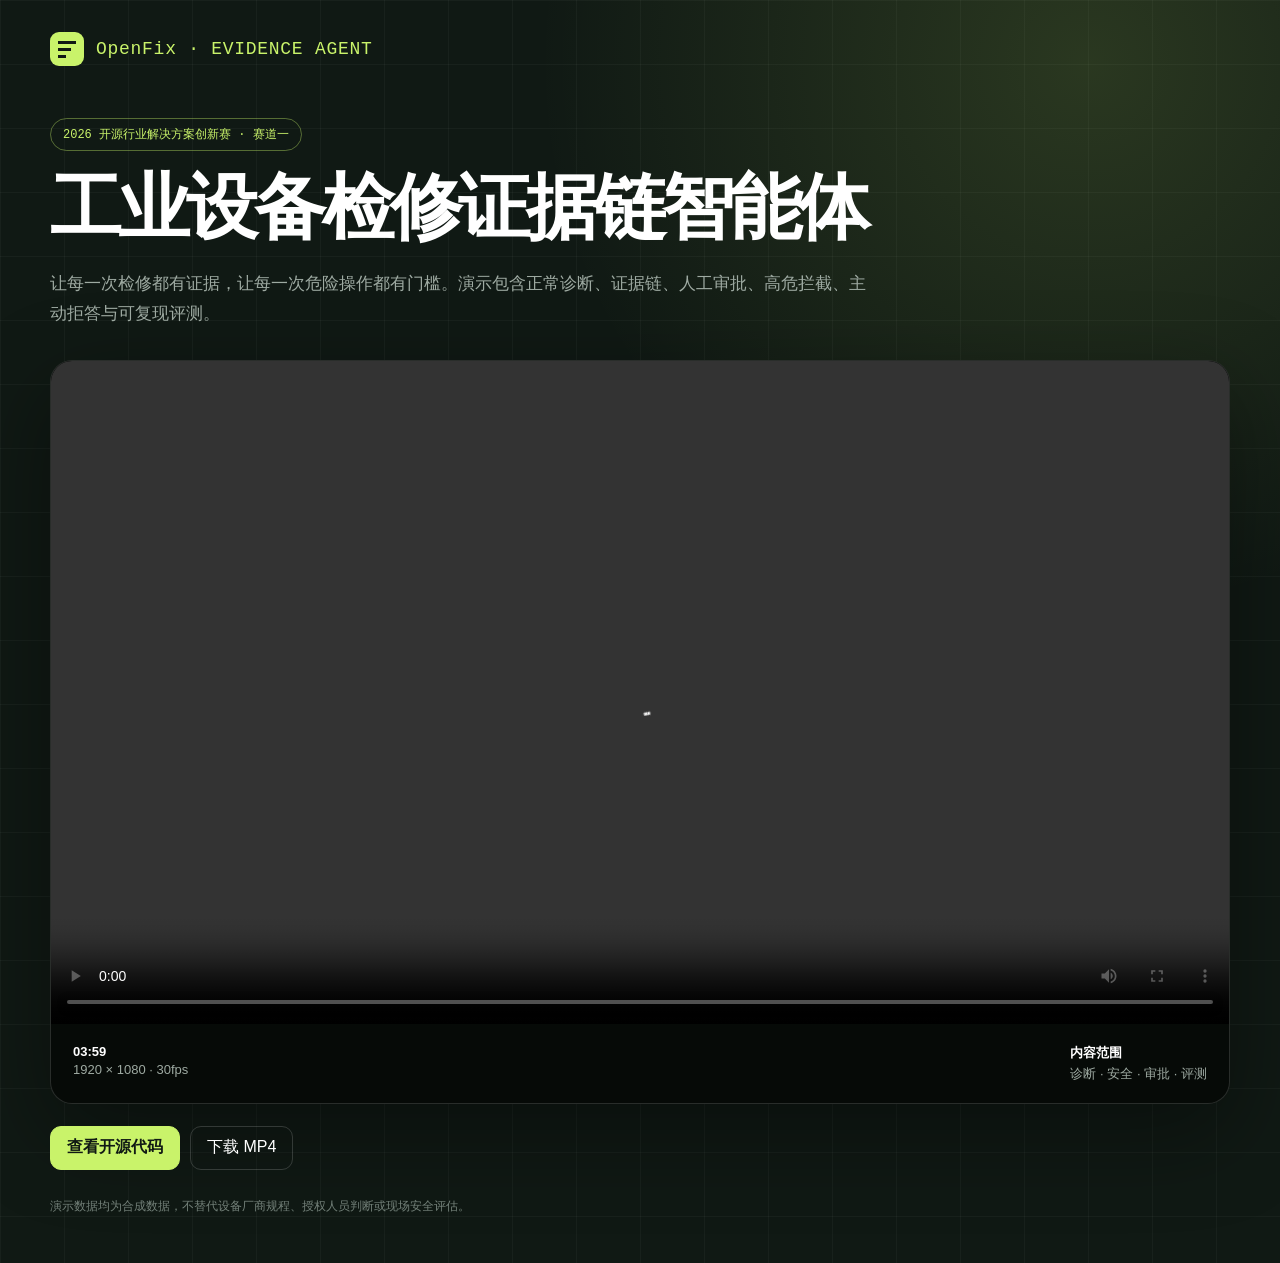
==== docs/video.html @ 5a7590b6 "Add detailed safety guidance and public demo video page" ====
<!doctype html>
<html lang="zh-CN">
  <head>
    <meta charset="utf-8">
    <meta name="viewport" content="width=device-width, initial-scale=1">
    <meta name="description" content="OpenFix 工业设备检修证据链智能体参赛演示视频">
    <title>OpenFix · 赛道一演示视频</title>
    <style>
      :root {
        color-scheme: dark;
        --ink: #101914;
        --lime: #c9f36a;
        --muted: #9eaaa2;
      }

      * {
        box-sizing: border-box;
      }

      body {
        min-height: 100vh;
        margin: 0;
        padding: 32px 20px 48px;
        background:
          radial-gradient(circle at 85% 5%, rgba(201, 243, 106, 0.14), transparent 34%),
          linear-gradient(rgba(255, 255, 255, 0.035) 1px, transparent 1px),
          linear-gradient(90deg, rgba(255, 255, 255, 0.035) 1px, transparent 1px),
          var(--ink);
        background-size: auto, 64px 64px, 64px 64px, auto;
        color: #fff;
        font-family: "Microsoft YaHei", "PingFang SC", "Segoe UI", sans-serif;
      }

      main {
        width: min(1180px, 100%);
        margin: 0 auto;
      }

      .brand {
        display: flex;
        align-items: center;
        gap: 12px;
        color: var(--lime);
        font: 18px Consolas, monospace;
        letter-spacing: 0.04em;
      }

      .mark {
        width: 34px;
        height: 34px;
        border-radius: 9px;
        background:
          linear-gradient(var(--ink), var(--ink)) 8px 9px / 18px 3px no-repeat,
          linear-gradient(var(--ink), var(--ink)) 8px 16px / 13px 3px no-repeat,
          linear-gradient(var(--ink), var(--ink)) 8px 23px / 8px 3px no-repeat,
          var(--lime);
      }

      .eyebrow {
        display: inline-block;
        margin: 52px 0 18px;
        padding: 7px 12px;
        border: 1px solid rgba(201, 243, 106, 0.38);
        border-radius: 999px;
        color: var(--lime);
        font: 12px Consolas, monospace;
      }

      h1 {
        max-width: 940px;
        margin: 0;
        font-size: clamp(36px, 6vw, 72px);
        line-height: 1.08;
        letter-spacing: -0.055em;
      }

      .lead {
        max-width: 820px;
        margin: 22px 0 32px;
        color: var(--muted);
        font-size: 17px;
        line-height: 1.75;
      }

      .player {
        overflow: hidden;
        border: 1px solid rgba(255, 255, 255, 0.14);
        border-radius: 22px;
        background: #060a07;
        box-shadow: 0 30px 90px rgba(0, 0, 0, 0.38);
      }

      video {
        display: block;
        width: 100%;
        aspect-ratio: 16 / 9;
        background: #000;
      }

      .meta {
        display: flex;
        flex-wrap: wrap;
        justify-content: space-between;
        gap: 16px;
        padding: 20px 22px;
        color: var(--muted);
        font-size: 13px;
      }

      .meta strong {
        display: block;
        margin-bottom: 3px;
        color: #fff;
      }

      .actions {
        display: flex;
        flex-wrap: wrap;
        gap: 10px;
        margin-top: 22px;
      }

      .button {
        min-height: 44px;
        display: inline-flex;
        align-items: center;
        border: 1px solid rgba(255, 255, 255, 0.16);
        border-radius: 11px;
        padding: 10px 16px;
        color: #fff;
        text-decoration: none;
      }

      .button--primary {
        border-color: var(--lime);
        background: var(--lime);
        color: var(--ink);
        font-weight: 700;
      }

      footer {
        margin-top: 28px;
        color: #738079;
        font-size: 12px;
      }

      @media (max-width: 620px) {
        body {
          padding: 20px 12px 36px;
        }

        .eyebrow {
          margin-top: 36px;
        }

        .player {
          border-radius: 14px;
        }
      }
    </style>
  </head>
  <body>
    <main>
      <div class="brand"><span class="mark" aria-hidden="true"></span> OpenFix · EVIDENCE AGENT</div>
      <span class="eyebrow">2026 开源行业解决方案创新赛 · 赛道一</span>
      <h1>工业设备检修证据链智能体</h1>
      <p class="lead">让每一次检修都有证据，让每一次危险操作都有门槛。演示包含正常诊断、证据链、人工审批、高危拦截、主动拒答与可复现评测。</p>
      <section class="player" aria-label="OpenFix 演示视频">
        <video controls preload="metadata" playsinline>
          <source src="https://github.com/Kong-0626/openfix/releases/download/v0.1.0/OpenFix-.mp4" type="video/mp4">
          您的浏览器不支持视频播放。
        </video>
        <div class="meta">
          <span><strong>03:59</strong>1920 × 1080 · 30fps</span>
          <span><strong>内容范围</strong>诊断 · 安全 · 审批 · 评测</span>
        </div>
      </section>
      <div class="actions">
        <a class="button button--primary" href="https://github.com/Kong-0626/openfix">查看开源代码</a>
        <a class="button" href="https://github.com/Kong-0626/openfix/releases/download/v0.1.0/OpenFix-.mp4">下载 MP4</a>
      </div>
      <footer>演示数据均为合成数据，不替代设备厂商规程、授权人员判断或现场安全评估。</footer>
    </main>
  </body>
</html>
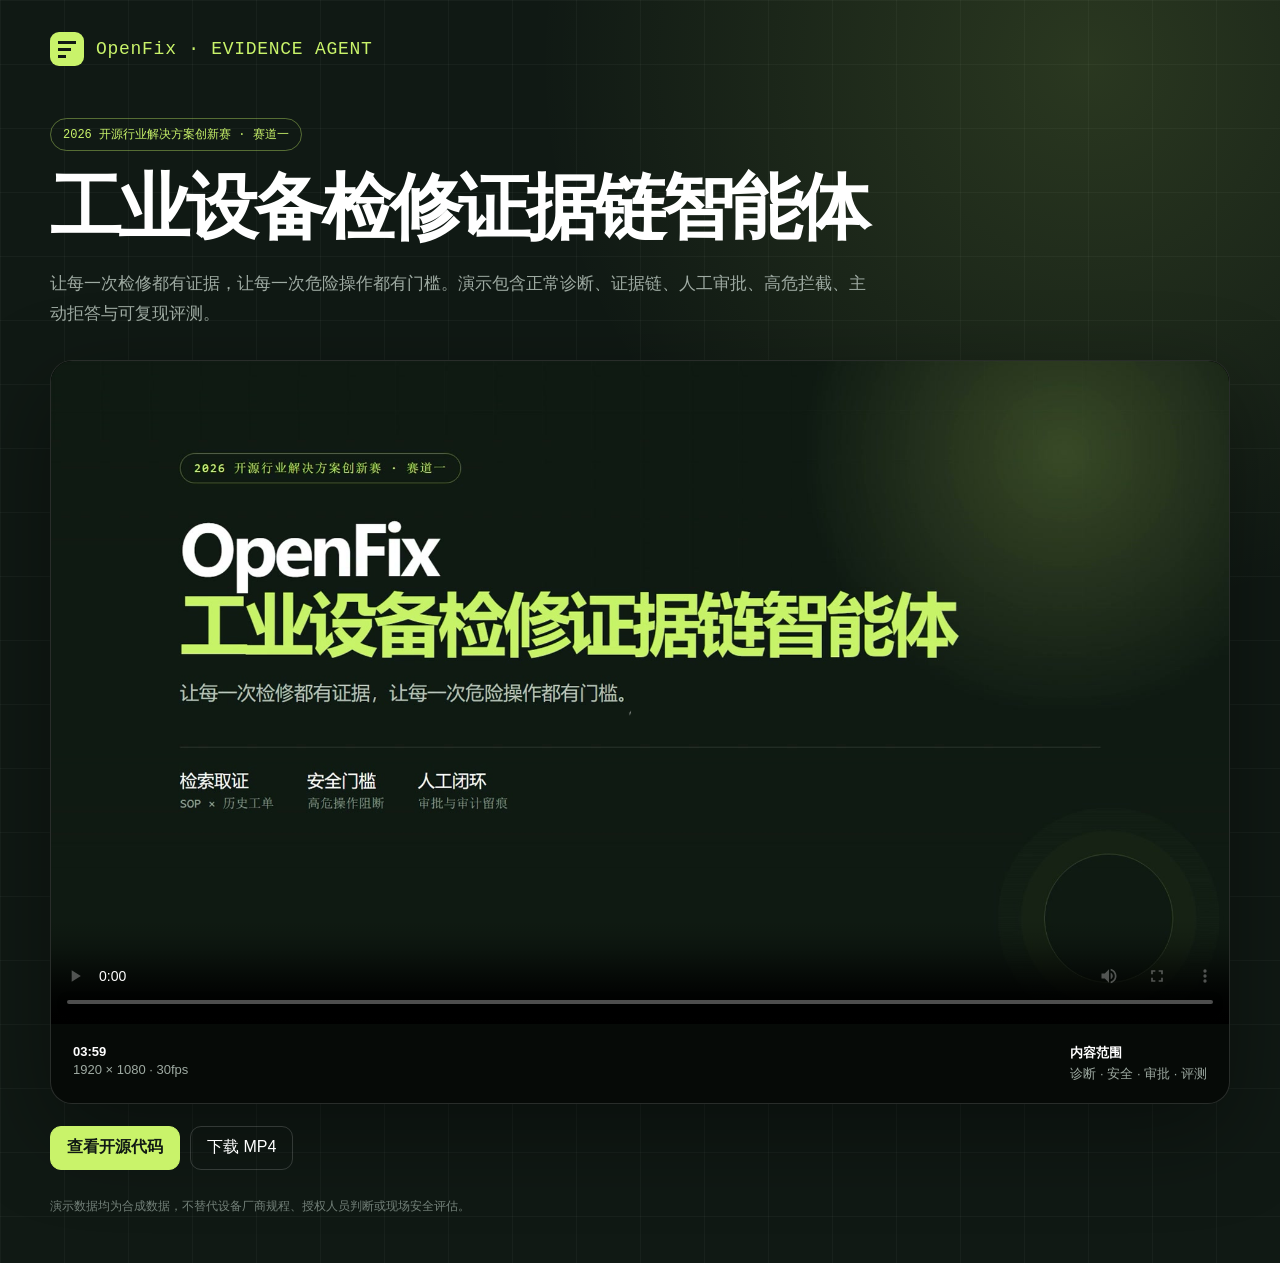
==== commit 87654b8c: "Add demo video poster" ====
--- a/docs/video.html
+++ b/docs/video.html
@@ -166,7 +166,7 @@
       <h1>工业设备检修证据链智能体</h1>
       <p class="lead">让每一次检修都有证据，让每一次危险操作都有门槛。演示包含正常诊断、证据链、人工审批、高危拦截、主动拒答与可复现评测。</p>
       <section class="player" aria-label="OpenFix 演示视频">
-        <video controls preload="metadata" playsinline>
+        <video controls preload="metadata" playsinline poster="video-poster.jpg">
           <source src="https://github.com/Kong-0626/openfix/releases/download/v0.1.0/OpenFix-.mp4" type="video/mp4">
           您的浏览器不支持视频播放。
         </video>
